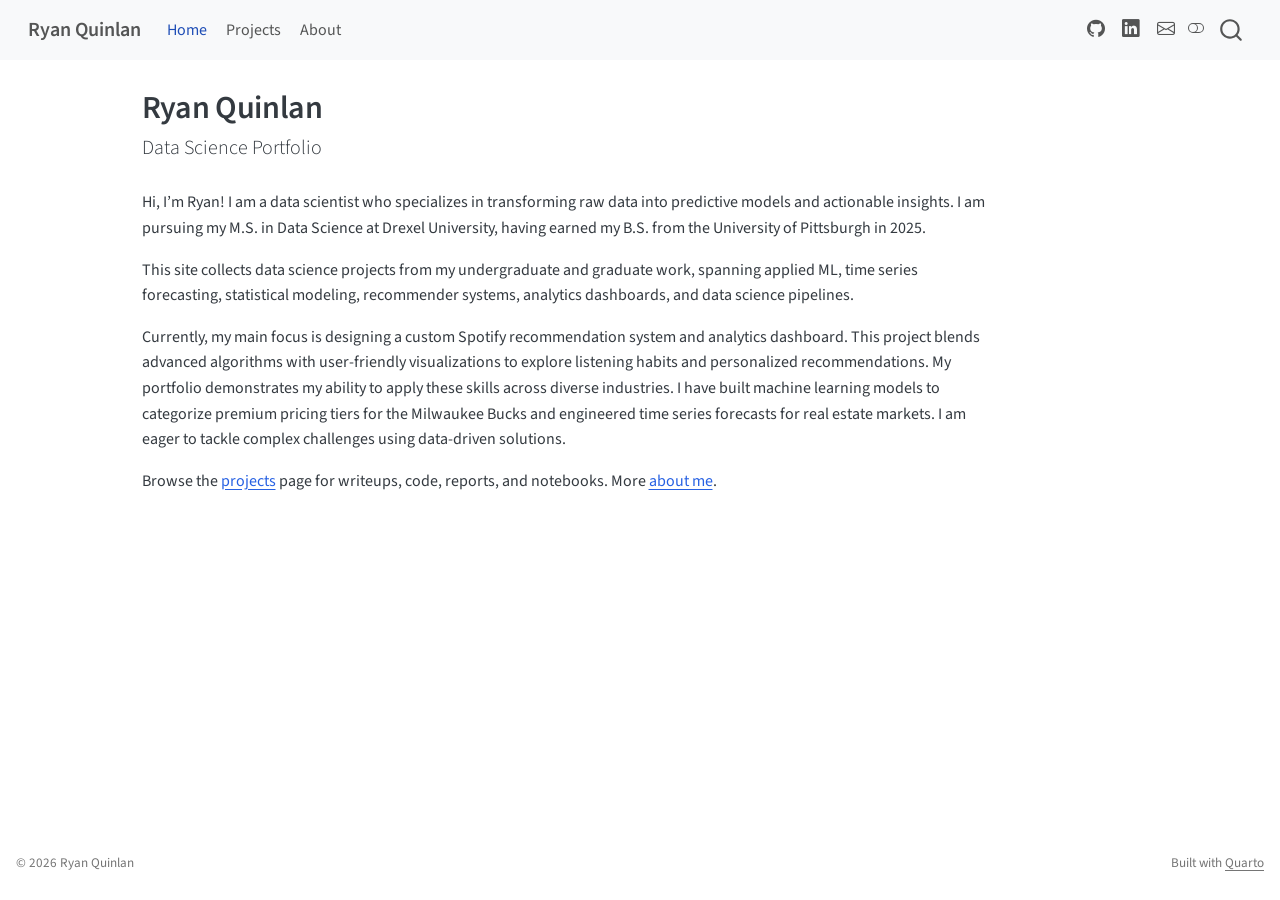
==== docs/index.html @ 1bd4ff2f "updated linkedin username in quarto.yml updated about me in index.qmd" ====
<!DOCTYPE html>
<html xmlns="http://www.w3.org/1999/xhtml" lang="en" xml:lang="en"><head>

<meta charset="utf-8">
<meta name="generator" content="quarto-1.9.37">

<meta name="viewport" content="width=device-width, initial-scale=1.0, user-scalable=yes">


<title>Ryan Quinlan</title>
<style>
/* Default styles provided by pandoc.
** See https://pandoc.org/MANUAL.html#variables-for-html for config info.
*/
code{white-space: pre-wrap;}
span.smallcaps{font-variant: small-caps;}
div.columns{display: flex; gap: min(4vw, 1.5em);}
div.column{flex: auto; overflow-x: auto;}
div.hanging-indent{margin-left: 1.5em; text-indent: -1.5em;}
ul.task-list{list-style: none;}
ul.task-list li input[type="checkbox"] {
  width: 0.8em;
  margin: 0 0.8em 0.2em -1em; /* quarto-specific, see https://github.com/quarto-dev/quarto-cli/issues/4556 */ 
  vertical-align: middle;
}
</style>


<script src="site_libs/quarto-nav/quarto-nav.js"></script>
<script src="site_libs/clipboard/clipboard.min.js"></script>
<script src="site_libs/quarto-search/autocomplete.umd.js"></script>
<script src="site_libs/quarto-search/fuse.min.js"></script>
<script src="site_libs/quarto-search/quarto-search.js"></script>
<meta name="quarto:offset" content="./">
<script src="site_libs/quarto-html/quarto.js" type="module"></script>
<script src="site_libs/quarto-html/tabsets/tabsets.js" type="module"></script>
<script src="site_libs/quarto-html/popper.min.js"></script>
<script src="site_libs/quarto-html/tippy.umd.min.js"></script>
<script src="site_libs/quarto-html/anchor.min.js"></script>
<link href="site_libs/quarto-html/tippy.css" rel="stylesheet">
<link href="site_libs/quarto-html/quarto-syntax-highlighting-7f8f88aac4f3542376d5c11b86a4c14d.css" rel="stylesheet" class="quarto-color-scheme" id="quarto-text-highlighting-styles">
<link href="site_libs/quarto-html/quarto-syntax-highlighting-dark-d0ae9245876894da5ac7e18953ecc5cc.css" rel="stylesheet" class="quarto-color-scheme quarto-color-alternate" id="quarto-text-highlighting-styles">
<link href="site_libs/quarto-html/quarto-syntax-highlighting-7f8f88aac4f3542376d5c11b86a4c14d.css" rel="stylesheet" class="quarto-color-scheme-extra" id="quarto-text-highlighting-styles">
<script src="site_libs/bootstrap/bootstrap.min.js"></script>
<link href="site_libs/bootstrap/bootstrap-icons.css" rel="stylesheet">
<link href="site_libs/bootstrap/bootstrap-61c1c92ea5b6942d29d62ba3caffb389.min.css" rel="stylesheet" append-hash="true" class="quarto-color-scheme" id="quarto-bootstrap" data-mode="light">
<link href="site_libs/bootstrap/bootstrap-dark-345f71f8431ab28c725db33fa060910f.min.css" rel="stylesheet" append-hash="true" class="quarto-color-scheme quarto-color-alternate" id="quarto-bootstrap" data-mode="dark">
<link href="site_libs/bootstrap/bootstrap-61c1c92ea5b6942d29d62ba3caffb389.min.css" rel="stylesheet" append-hash="true" class="quarto-color-scheme-extra" id="quarto-bootstrap" data-mode="light">
<script id="quarto-search-options" type="application/json">{
  "location": "navbar",
  "copy-button": false,
  "collapse-after": 3,
  "panel-placement": "end",
  "type": "overlay",
  "limit": 50,
  "keyboard-shortcut": [
    "f",
    "/",
    "s"
  ],
  "show-item-context": false,
  "language": {
    "search-no-results-text": "No results",
    "search-matching-documents-text": "matching documents",
    "search-copy-link-title": "Copy link to search",
    "search-hide-matches-text": "Hide additional matches",
    "search-more-match-text": "more match in this document",
    "search-more-matches-text": "more matches in this document",
    "search-clear-button-title": "Clear",
    "search-text-placeholder": "",
    "search-detached-cancel-button-title": "Cancel",
    "search-submit-button-title": "Submit",
    "search-label": "Search"
  }
}</script>


<link rel="stylesheet" href="styles.css">
</head>

<body class="nav-fixed quarto-light"><script id="quarto-html-before-body" type="application/javascript">
    const toggleBodyColorMode = (bsSheetEl) => {
      const mode = bsSheetEl.getAttribute("data-mode");
      const bodyEl = window.document.querySelector("body");
      if (mode === "dark") {
        bodyEl.classList.add("quarto-dark");
        bodyEl.classList.remove("quarto-light");
      } else {
        bodyEl.classList.add("quarto-light");
        bodyEl.classList.remove("quarto-dark");
      }
    }
    const toggleBodyColorPrimary = () => {
      const bsSheetEl = window.document.querySelector("link#quarto-bootstrap:not([rel=disabled-stylesheet])");
      if (bsSheetEl) {
        toggleBodyColorMode(bsSheetEl);
      }
    }
    const setColorSchemeToggle = (alternate) => {
      const toggles = window.document.querySelectorAll('.quarto-color-scheme-toggle');
      for (let i=0; i < toggles.length; i++) {
        const toggle = toggles[i];
        if (toggle) {
          if (alternate) {
            toggle.classList.add("alternate");
          } else {
            toggle.classList.remove("alternate");
          }
        }
      }
    };
    const toggleColorMode = (alternate) => {
      // Switch the stylesheets
      const primaryStylesheets = window.document.querySelectorAll('link.quarto-color-scheme:not(.quarto-color-alternate)');
      const alternateStylesheets = window.document.querySelectorAll('link.quarto-color-scheme.quarto-color-alternate');
      manageTransitions('#quarto-margin-sidebar .nav-link', false);
      if (alternate) {
        // note: dark is layered on light, we don't disable primary!
        enableStylesheet(alternateStylesheets);
        for (const sheetNode of alternateStylesheets) {
          if (sheetNode.id === "quarto-bootstrap") {
            toggleBodyColorMode(sheetNode);
          }
        }
      } else {
        disableStylesheet(alternateStylesheets);
        enableStylesheet(primaryStylesheets)
        toggleBodyColorPrimary();
      }
      manageTransitions('#quarto-margin-sidebar .nav-link', true);
      // Switch the toggles
      setColorSchemeToggle(alternate)
      // Hack to workaround the fact that safari doesn't
      // properly recolor the scrollbar when toggling (#1455)
      if (navigator.userAgent.indexOf('Safari') > 0 && navigator.userAgent.indexOf('Chrome') == -1) {
        manageTransitions("body", false);
        window.scrollTo(0, 1);
        setTimeout(() => {
          window.scrollTo(0, 0);
          manageTransitions("body", true);
        }, 40);
      }
    }
    const disableStylesheet = (stylesheets) => {
      for (let i=0; i < stylesheets.length; i++) {
        const stylesheet = stylesheets[i];
        stylesheet.rel = 'disabled-stylesheet';
      }
    }
    const enableStylesheet = (stylesheets) => {
      for (let i=0; i < stylesheets.length; i++) {
        const stylesheet = stylesheets[i];
        if(stylesheet.rel !== 'stylesheet') { // for Chrome, which will still FOUC without this check
          stylesheet.rel = 'stylesheet';
        }
      }
    }
    const manageTransitions = (selector, allowTransitions) => {
      const els = window.document.querySelectorAll(selector);
      for (let i=0; i < els.length; i++) {
        const el = els[i];
        if (allowTransitions) {
          el.classList.remove('notransition');
        } else {
          el.classList.add('notransition');
        }
      }
    }
    const isFileUrl = () => {
      return window.location.protocol === 'file:';
    }
    const hasAlternateSentinel = () => {
      let styleSentinel = getColorSchemeSentinel();
      if (styleSentinel !== null) {
        return styleSentinel === "alternate";
      } else {
        return false;
      }
    }
    const setStyleSentinel = (alternate) => {
      const value = alternate ? "alternate" : "default";
      if (!isFileUrl()) {
        window.localStorage.setItem("quarto-color-scheme", value);
      } else {
        localAlternateSentinel = value;
      }
    }
    const getColorSchemeSentinel = () => {
      if (!isFileUrl()) {
        const storageValue = window.localStorage.getItem("quarto-color-scheme");
        return storageValue != null ? storageValue : localAlternateSentinel;
      } else {
        return localAlternateSentinel;
      }
    }
    const toggleGiscusIfUsed = (isAlternate, darkModeDefault) => {
      const baseTheme = document.querySelector('#giscus-base-theme')?.value ?? 'light';
      const alternateTheme = document.querySelector('#giscus-alt-theme')?.value ?? 'dark';
      let newTheme = '';
      if(authorPrefersDark) {
        newTheme = isAlternate ? baseTheme : alternateTheme;
      } else {
        newTheme = isAlternate ? alternateTheme : baseTheme;
      }
      const changeGiscusTheme = () => {
        // From: https://github.com/giscus/giscus/issues/336
        const sendMessage = (message) => {
          const iframe = document.querySelector('iframe.giscus-frame');
          if (!iframe) return;
          iframe.contentWindow.postMessage({ giscus: message }, 'https://giscus.app');
        }
        sendMessage({
          setConfig: {
            theme: newTheme
          }
        });
      }
      const isGiscussLoaded = window.document.querySelector('iframe.giscus-frame') !== null;
      if (isGiscussLoaded) {
        changeGiscusTheme();
      }
    };
    const authorPrefersDark = false;
    const darkModeDefault = authorPrefersDark;
      document.querySelector('link#quarto-text-highlighting-styles.quarto-color-scheme-extra').rel = 'disabled-stylesheet';
      document.querySelector('link#quarto-bootstrap.quarto-color-scheme-extra').rel = 'disabled-stylesheet';
    let localAlternateSentinel = darkModeDefault ? 'alternate' : 'default';
    // Dark / light mode switch
    window.quartoToggleColorScheme = () => {
      // Read the current dark / light value
      let toAlternate = !hasAlternateSentinel();
      toggleColorMode(toAlternate);
      setStyleSentinel(toAlternate);
      toggleGiscusIfUsed(toAlternate, darkModeDefault);
      window.dispatchEvent(new Event('resize'));
    };
    // Switch to dark mode if need be
    if (hasAlternateSentinel()) {
      toggleColorMode(true);
    } else {
      toggleColorMode(false);
    }
  </script>

<div id="quarto-search-results"></div>
  <header id="quarto-header" class="headroom fixed-top">
    <nav class="navbar navbar-expand-lg " data-bs-theme="dark">
      <div class="navbar-container container-fluid">
      <div class="navbar-brand-container mx-auto">
    <a class="navbar-brand" href="./index.html">
    <span class="navbar-title">Ryan Quinlan</span>
    </a>
  </div>
            <div id="quarto-search" class="" title="Search"></div>
          <button class="navbar-toggler" type="button" data-bs-toggle="collapse" data-bs-target="#navbarCollapse" aria-controls="navbarCollapse" role="menu" aria-expanded="false" aria-label="Toggle navigation" onclick="if (window.quartoToggleHeadroom) { window.quartoToggleHeadroom(); }">
  <span class="navbar-toggler-icon"></span>
</button>
          <div class="collapse navbar-collapse" id="navbarCollapse">
            <ul class="navbar-nav navbar-nav-scroll me-auto">
  <li class="nav-item">
    <a class="nav-link active" href="./index.html" aria-current="page"> 
<span class="menu-text">Home</span></a>
  </li>  
  <li class="nav-item">
    <a class="nav-link" href="./projects/index.html"> 
<span class="menu-text">Projects</span></a>
  </li>  
  <li class="nav-item">
    <a class="nav-link" href="./about.html"> 
<span class="menu-text">About</span></a>
  </li>  
</ul>
            <ul class="navbar-nav navbar-nav-scroll ms-auto">
  <li class="nav-item compact">
    <a class="nav-link" href="https://github.com/rqhq"> <i class="bi bi-github" role="img" aria-label="GitHub">
</i> 
<span class="menu-text"></span></a>
  </li>  
  <li class="nav-item compact">
    <a class="nav-link" href="https://www.linkedin.com/in/ryan-w-quinlan"> <i class="bi bi-linkedin" role="img" aria-label="LinkedIn">
</i> 
<span class="menu-text"></span></a>
  </li>  
  <li class="nav-item compact">
    <a class="nav-link" href="mailto:rwquinlan@outlook.com"> <i class="bi bi-envelope" role="img" aria-label="Email">
</i> 
<span class="menu-text"></span></a>
  </li>  
</ul>
          </div> <!-- /navcollapse -->
            <div class="quarto-navbar-tools">
  <a href="" class="quarto-color-scheme-toggle quarto-navigation-tool  px-1" onclick="window.quartoToggleColorScheme(); return false;" title="Toggle dark mode"><i class="bi"></i></a>
</div>
      </div> <!-- /container-fluid -->
    </nav>
</header>
<!-- content -->
<div id="quarto-content" class="quarto-container page-columns page-rows-contents page-layout-article page-navbar">
<!-- sidebar -->
<!-- margin-sidebar -->
    <div id="quarto-margin-sidebar" class="sidebar margin-sidebar zindex-bottom">
        
    </div>
<!-- main -->
<main class="content" id="quarto-document-content">


<header id="title-block-header" class="quarto-title-block default">
<div class="quarto-title">
<h1 class="title">Ryan Quinlan</h1>
<p class="subtitle lead">Data Science Portfolio</p>
</div>



<div class="quarto-title-meta">

    
  
    
  </div>
  


</header>


<p>Hi, I’m Ryan! I am a data scientist who specializes in transforming raw data into predictive models and actionable insights. I am pursuing my M.S. in Data Science at Drexel University, having earned my B.S. from the University of Pittsburgh in 2025.</p>
<p>This site collects data science projects from my undergraduate and graduate work, spanning applied ML, time series forecasting, statistical modeling, recommender systems, analytics dashboards, and data science pipelines.</p>
<p>Currently, my main focus is designing a custom Spotify recommendation system and analytics dashboard. This project blends advanced algorithms with user-friendly visualizations to explore listening habits and personalized recommendations. My portfolio demonstrates my ability to apply these skills across diverse industries. I have built machine learning models to categorize premium pricing tiers for the Milwaukee Bucks and engineered time series forecasts for real estate markets. I am eager to tackle complex challenges using data-driven solutions.</p>
<p>Browse the <a href="./projects/index.html">projects</a> page for writeups, code, reports, and notebooks. More <a href="./about.html">about me</a>.</p>



</main> <!-- /main -->
<script id="quarto-html-after-body" type="application/javascript">
  window.document.addEventListener("DOMContentLoaded", function (event) {
    // Ensure there is a toggle, if there isn't float one in the top right
    if (window.document.querySelector('.quarto-color-scheme-toggle') === null) {
      const a = window.document.createElement('a');
      a.classList.add('top-right');
      a.classList.add('quarto-color-scheme-toggle');
      a.href = "";
      a.onclick = function() { try { window.quartoToggleColorScheme(); } catch {} return false; };
      const i = window.document.createElement("i");
      i.classList.add('bi');
      a.appendChild(i);
      window.document.body.appendChild(a);
    }
    setColorSchemeToggle(hasAlternateSentinel())
    const icon = "";
    const anchorJS = new window.AnchorJS();
    anchorJS.options = {
      placement: 'right',
      icon: icon
    };
    anchorJS.add('.anchored');
    const isCodeAnnotation = (el) => {
      for (const clz of el.classList) {
        if (clz.startsWith('code-annotation-')) {                     
          return true;
        }
      }
      return false;
    }
    const onCopySuccess = function(e) {
      // button target
      const button = e.trigger;
      // don't keep focus
      button.blur();
      // flash "checked"
      button.classList.add('code-copy-button-checked');
      var currentTitle = button.getAttribute("title");
      button.setAttribute("title", "Copied!");
      let tooltip;
      if (window.bootstrap) {
        button.setAttribute("data-bs-toggle", "tooltip");
        button.setAttribute("data-bs-placement", "left");
        button.setAttribute("data-bs-title", "Copied!");
        tooltip = new bootstrap.Tooltip(button, 
          { trigger: "manual", 
            customClass: "code-copy-button-tooltip",
            offset: [0, -8]});
        tooltip.show();    
      }
      setTimeout(function() {
        if (tooltip) {
          tooltip.hide();
          button.removeAttribute("data-bs-title");
          button.removeAttribute("data-bs-toggle");
          button.removeAttribute("data-bs-placement");
        }
        button.setAttribute("title", currentTitle);
        button.classList.remove('code-copy-button-checked');
      }, 1000);
      // clear code selection
      e.clearSelection();
    }
    const getTextToCopy = function(trigger) {
      const outerScaffold = trigger.parentElement.cloneNode(true);
      const codeEl = outerScaffold.querySelector('code');
      for (const childEl of codeEl.children) {
        if (isCodeAnnotation(childEl)) {
          childEl.remove();
        }
      }
      return codeEl.innerText;
    }
    const clipboard = new window.ClipboardJS('.code-copy-button:not([data-in-quarto-modal])', {
      text: getTextToCopy
    });
    clipboard.on('success', onCopySuccess);
    if (window.document.getElementById('quarto-embedded-source-code-modal')) {
      const clipboardModal = new window.ClipboardJS('.code-copy-button[data-in-quarto-modal]', {
        text: getTextToCopy,
        container: window.document.getElementById('quarto-embedded-source-code-modal')
      });
      clipboardModal.on('success', onCopySuccess);
    }
      var localhostRegex = new RegExp(/^(?:http|https):\/\/localhost\:?[0-9]*\//);
      var mailtoRegex = new RegExp(/^mailto:/);
        var filterRegex = new RegExp('/' + window.location.host + '/');
      var isInternal = (href) => {
          return filterRegex.test(href) || localhostRegex.test(href) || mailtoRegex.test(href);
      }
      // Inspect non-navigation links and adorn them if external
     var links = window.document.querySelectorAll('a[href]:not(.nav-link):not(.navbar-brand):not(.toc-action):not(.sidebar-link):not(.sidebar-item-toggle):not(.pagination-link):not(.no-external):not([aria-hidden]):not(.dropdown-item):not(.quarto-navigation-tool):not(.about-link)');
      for (var i=0; i<links.length; i++) {
        const link = links[i];
        if (!isInternal(link.href)) {
          // undo the damage that might have been done by quarto-nav.js in the case of
          // links that we want to consider external
          if (link.dataset.originalHref !== undefined) {
            link.href = link.dataset.originalHref;
          }
        }
      }
    function tippyHover(el, contentFn, onTriggerFn, onUntriggerFn) {
      const config = {
        allowHTML: true,
        maxWidth: 500,
        delay: 100,
        arrow: false,
        appendTo: function(el) {
            return el.parentElement;
        },
        interactive: true,
        interactiveBorder: 10,
        theme: 'quarto',
        placement: 'bottom-start',
      };
      if (contentFn) {
        config.content = contentFn;
      }
      if (onTriggerFn) {
        config.onTrigger = onTriggerFn;
      }
      if (onUntriggerFn) {
        config.onUntrigger = onUntriggerFn;
      }
      window.tippy(el, config); 
    }
    const noterefs = window.document.querySelectorAll('a[role="doc-noteref"]');
    for (var i=0; i<noterefs.length; i++) {
      const ref = noterefs[i];
      tippyHover(ref, function() {
        // use id or data attribute instead here
        let href = ref.getAttribute('data-footnote-href') || ref.getAttribute('href');
        try { href = new URL(href).hash; } catch {}
        const id = href.replace(/^#\/?/, "");
        const note = window.document.getElementById(id);
        if (note) {
          return note.innerHTML;
        } else {
          return "";
        }
      });
    }
    const xrefs = window.document.querySelectorAll('a.quarto-xref');
    const processXRef = (id, note) => {
      // Strip column container classes
      const stripColumnClz = (el) => {
        el.classList.remove("page-full", "page-columns");
        if (el.children) {
          for (const child of el.children) {
            stripColumnClz(child);
          }
        }
      }
      stripColumnClz(note)
      if (id === null || id.startsWith('sec-')) {
        // Special case sections, only their first couple elements
        const container = document.createElement("div");
        if (note.children && note.children.length > 2) {
          container.appendChild(note.children[0].cloneNode(true));
          for (let i = 1; i < note.children.length; i++) {
            const child = note.children[i];
            if (child.tagName === "P" && child.innerText === "") {
              continue;
            } else {
              container.appendChild(child.cloneNode(true));
              break;
            }
          }
          if (window.Quarto?.typesetMath) {
            window.Quarto.typesetMath(container);
          }
          return container.innerHTML
        } else {
          if (window.Quarto?.typesetMath) {
            window.Quarto.typesetMath(note);
          }
          return note.innerHTML;
        }
      } else {
        // Remove any anchor links if they are present
        const anchorLink = note.querySelector('a.anchorjs-link');
        if (anchorLink) {
          anchorLink.remove();
        }
        if (window.Quarto?.typesetMath) {
          window.Quarto.typesetMath(note);
        }
        if (note.classList.contains("callout")) {
          return note.outerHTML;
        } else {
          return note.innerHTML;
        }
      }
    }
    for (var i=0; i<xrefs.length; i++) {
      const xref = xrefs[i];
      tippyHover(xref, undefined, function(instance) {
        instance.disable();
        let url = xref.getAttribute('href');
        let hash = undefined; 
        if (url.startsWith('#')) {
          hash = url;
        } else {
          try { hash = new URL(url).hash; } catch {}
        }
        if (hash) {
          const id = hash.replace(/^#\/?/, "");
          const note = window.document.getElementById(id);
          if (note !== null) {
            try {
              const html = processXRef(id, note.cloneNode(true));
              instance.setContent(html);
            } finally {
              instance.enable();
              instance.show();
            }
          } else {
            // See if we can fetch this
            fetch(url.split('#')[0])
            .then(res => res.text())
            .then(html => {
              const parser = new DOMParser();
              const htmlDoc = parser.parseFromString(html, "text/html");
              const note = htmlDoc.getElementById(id);
              if (note !== null) {
                const html = processXRef(id, note);
                instance.setContent(html);
              } 
            }).finally(() => {
              instance.enable();
              instance.show();
            });
          }
        } else {
          // See if we can fetch a full url (with no hash to target)
          // This is a special case and we should probably do some content thinning / targeting
          fetch(url)
          .then(res => res.text())
          .then(html => {
            const parser = new DOMParser();
            const htmlDoc = parser.parseFromString(html, "text/html");
            const note = htmlDoc.querySelector('main.content');
            if (note !== null) {
              // This should only happen for chapter cross references
              // (since there is no id in the URL)
              // remove the first header
              if (note.children.length > 0 && note.children[0].tagName === "HEADER") {
                note.children[0].remove();
              }
              const html = processXRef(null, note);
              instance.setContent(html);
            } 
          }).finally(() => {
            instance.enable();
            instance.show();
          });
        }
      }, function(instance) {
      });
    }
        let selectedAnnoteEl;
        const selectorForAnnotation = ( cell, annotation) => {
          let cellAttr = 'data-code-cell="' + cell + '"';
          let lineAttr = 'data-code-annotation="' +  annotation + '"';
          const selector = 'span[' + cellAttr + '][' + lineAttr + ']';
          return selector;
        }
        const selectCodeLines = (annoteEl) => {
          const doc = window.document;
          const targetCell = annoteEl.getAttribute("data-target-cell");
          const targetAnnotation = annoteEl.getAttribute("data-target-annotation");
          const annoteSpan = window.document.querySelector(selectorForAnnotation(targetCell, targetAnnotation));
          const lines = annoteSpan.getAttribute("data-code-lines").split(",");
          const lineIds = lines.map((line) => {
            return targetCell + "-" + line;
          })
          let top = null;
          let height = null;
          let parent = null;
          if (lineIds.length > 0) {
              //compute the position of the single el (top and bottom and make a div)
              const el = window.document.getElementById(lineIds[0]);
              top = el.offsetTop;
              height = el.offsetHeight;
              parent = el.parentElement.parentElement;
            if (lineIds.length > 1) {
              const lastEl = window.document.getElementById(lineIds[lineIds.length - 1]);
              const bottom = lastEl.offsetTop + lastEl.offsetHeight;
              height = bottom - top;
            }
            if (top !== null && height !== null && parent !== null) {
              // cook up a div (if necessary) and position it 
              let div = window.document.getElementById("code-annotation-line-highlight");
              if (div === null) {
                div = window.document.createElement("div");
                div.setAttribute("id", "code-annotation-line-highlight");
                div.style.position = 'absolute';
                parent.appendChild(div);
              }
              div.style.top = top - 2 + "px";
              div.style.height = height + 4 + "px";
              div.style.left = 0;
              let gutterDiv = window.document.getElementById("code-annotation-line-highlight-gutter");
              if (gutterDiv === null) {
                gutterDiv = window.document.createElement("div");
                gutterDiv.setAttribute("id", "code-annotation-line-highlight-gutter");
                gutterDiv.style.position = 'absolute';
                const codeCell = window.document.getElementById(targetCell);
                const gutter = codeCell.querySelector('.code-annotation-gutter');
                gutter.appendChild(gutterDiv);
              }
              gutterDiv.style.top = top - 2 + "px";
              gutterDiv.style.height = height + 4 + "px";
            }
            selectedAnnoteEl = annoteEl;
          }
        };
        const unselectCodeLines = () => {
          const elementsIds = ["code-annotation-line-highlight", "code-annotation-line-highlight-gutter"];
          elementsIds.forEach((elId) => {
            const div = window.document.getElementById(elId);
            if (div) {
              div.remove();
            }
          });
          selectedAnnoteEl = undefined;
        };
          // Handle positioning of the toggle
      window.addEventListener(
        "resize",
        throttle(() => {
          elRect = undefined;
          if (selectedAnnoteEl) {
            selectCodeLines(selectedAnnoteEl);
          }
        }, 10)
      );
      function throttle(fn, ms) {
      let throttle = false;
      let timer;
        return (...args) => {
          if(!throttle) { // first call gets through
              fn.apply(this, args);
              throttle = true;
          } else { // all the others get throttled
              if(timer) clearTimeout(timer); // cancel #2
              timer = setTimeout(() => {
                fn.apply(this, args);
                timer = throttle = false;
              }, ms);
          }
        };
      }
        // Attach click handler to the DT
        const annoteDls = window.document.querySelectorAll('dt[data-target-cell]');
        for (const annoteDlNode of annoteDls) {
          annoteDlNode.addEventListener('click', (event) => {
            const clickedEl = event.target;
            if (clickedEl !== selectedAnnoteEl) {
              unselectCodeLines();
              const activeEl = window.document.querySelector('dt[data-target-cell].code-annotation-active');
              if (activeEl) {
                activeEl.classList.remove('code-annotation-active');
              }
              selectCodeLines(clickedEl);
              clickedEl.classList.add('code-annotation-active');
            } else {
              // Unselect the line
              unselectCodeLines();
              clickedEl.classList.remove('code-annotation-active');
            }
          });
        }
    const findCites = (el) => {
      const parentEl = el.parentElement;
      if (parentEl) {
        const cites = parentEl.dataset.cites;
        if (cites) {
          return {
            el,
            cites: cites.split(' ')
          };
        } else {
          return findCites(el.parentElement)
        }
      } else {
        return undefined;
      }
    };
    var bibliorefs = window.document.querySelectorAll('a[role="doc-biblioref"]');
    for (var i=0; i<bibliorefs.length; i++) {
      const ref = bibliorefs[i];
      const citeInfo = findCites(ref);
      if (citeInfo) {
        tippyHover(citeInfo.el, function() {
          var popup = window.document.createElement('div');
          citeInfo.cites.forEach(function(cite) {
            var citeDiv = window.document.createElement('div');
            citeDiv.classList.add('hanging-indent');
            citeDiv.classList.add('csl-entry');
            var biblioDiv = window.document.getElementById('ref-' + cite);
            if (biblioDiv) {
              citeDiv.innerHTML = biblioDiv.innerHTML;
            }
            popup.appendChild(citeDiv);
          });
          return popup.innerHTML;
        });
      }
    }
  });
  </script>
</div> <!-- /content -->
<footer class="footer">
  <div class="nav-footer">
    <div class="nav-footer-left">
<p>© 2026 Ryan Quinlan</p>
</div>   
    <div class="nav-footer-center">
      &nbsp;
    </div>
    <div class="nav-footer-right">
<p>Built with <a href="https://quarto.org">Quarto</a></p>
</div>
  </div>
</footer>




</body></html>
---- docs/site_libs/quarto-html/tippy.css ----
.tippy-box[data-animation=fade][data-state=hidden]{opacity:0}[data-tippy-root]{max-width:calc(100vw - 10px)}.tippy-box{position:relative;background-color:#333;color:#fff;border-radius:4px;font-size:14px;line-height:1.4;white-space:normal;outline:0;transition-property:transform,visibility,opacity}.tippy-box[data-placement^=top]>.tippy-arrow{bottom:0}.tippy-box[data-placement^=top]>.tippy-arrow:before{bottom:-7px;left:0;border-width:8px 8px 0;border-top-color:initial;transform-origin:center top}.tippy-box[data-placement^=bottom]>.tippy-arrow{top:0}.tippy-box[data-placement^=bottom]>.tippy-arrow:before{top:-7px;left:0;border-width:0 8px 8px;border-bottom-color:initial;transform-origin:center bottom}.tippy-box[data-placement^=left]>.tippy-arrow{right:0}.tippy-box[data-placement^=left]>.tippy-arrow:before{border-width:8px 0 8px 8px;border-left-color:initial;right:-7px;transform-origin:center left}.tippy-box[data-placement^=right]>.tippy-arrow{left:0}.tippy-box[data-placement^=right]>.tippy-arrow:before{left:-7px;border-width:8px 8px 8px 0;border-right-color:initial;transform-origin:center right}.tippy-box[data-inertia][data-state=visible]{transition-timing-function:cubic-bezier(.54,1.5,.38,1.11)}.tippy-arrow{width:16px;height:16px;color:#333}.tippy-arrow:before{content:"";position:absolute;border-color:transparent;border-style:solid}.tippy-content{position:relative;padding:5px 9px;z-index:1}
---- docs/site_libs/quarto-html/quarto-syntax-highlighting-7f8f88aac4f3542376d5c11b86a4c14d.css ----
/* quarto syntax highlight colors */
:root {
  --quarto-hl-ot-color: #003B4F;
  --quarto-hl-at-color: #657422;
  --quarto-hl-ss-color: #20794D;
  --quarto-hl-an-color: #5E5E5E;
  --quarto-hl-fu-color: #4758AB;
  --quarto-hl-st-color: #20794D;
  --quarto-hl-cf-color: #003B4F;
  --quarto-hl-op-color: #5E5E5E;
  --quarto-hl-er-color: #AD0000;
  --quarto-hl-bn-color: #AD0000;
  --quarto-hl-al-color: #AD0000;
  --quarto-hl-va-color: #111111;
  --quarto-hl-bu-color: inherit;
  --quarto-hl-ex-color: inherit;
  --quarto-hl-pp-color: #AD0000;
  --quarto-hl-in-color: #5E5E5E;
  --quarto-hl-vs-color: #20794D;
  --quarto-hl-wa-color: #5E5E5E;
  --quarto-hl-do-color: #5E5E5E;
  --quarto-hl-im-color: #00769E;
  --quarto-hl-ch-color: #20794D;
  --quarto-hl-dt-color: #AD0000;
  --quarto-hl-fl-color: #AD0000;
  --quarto-hl-co-color: #5E5E5E;
  --quarto-hl-cv-color: #5E5E5E;
  --quarto-hl-cn-color: #8f5902;
  --quarto-hl-sc-color: #5E5E5E;
  --quarto-hl-dv-color: #AD0000;
  --quarto-hl-kw-color: #003B4F;
}

/* other quarto variables */
:root {
  --quarto-font-monospace: SFMono-Regular, Menlo, Monaco, Consolas, "Liberation Mono", "Courier New", monospace;
}

/* syntax highlight based on Pandoc's rules */
pre > code.sourceCode > span {
  color: #003B4F;
}

code.sourceCode > span {
  color: #003B4F;
}

div.sourceCode,
div.sourceCode pre.sourceCode {
  color: #003B4F;
}

/* Normal */
code span {
  color: #003B4F;
}

/* Alert */
code span.al {
  color: #AD0000;
  font-style: inherit;
}

/* Annotation */
code span.an {
  color: #5E5E5E;
  font-style: inherit;
}

/* Attribute */
code span.at {
  color: #657422;
  font-style: inherit;
}

/* BaseN */
code span.bn {
  color: #AD0000;
  font-style: inherit;
}

/* BuiltIn */
code span.bu {
  font-style: inherit;
}

/* ControlFlow */
code span.cf {
  color: #003B4F;
  font-weight: bold;
  font-style: inherit;
}

/* Char */
code span.ch {
  color: #20794D;
  font-style: inherit;
}

/* Constant */
code span.cn {
  color: #8f5902;
  font-style: inherit;
}

/* Comment */
code span.co {
  color: #5E5E5E;
  font-style: inherit;
}

/* CommentVar */
code span.cv {
  color: #5E5E5E;
  font-style: italic;
}

/* Documentation */
code span.do {
  color: #5E5E5E;
  font-style: italic;
}

/* DataType */
code span.dt {
  color: #AD0000;
  font-style: inherit;
}

/* DecVal */
code span.dv {
  color: #AD0000;
  font-style: inherit;
}

/* Error */
code span.er {
  color: #AD0000;
  font-style: inherit;
}

/* Extension */
code span.ex {
  font-style: inherit;
}

/* Float */
code span.fl {
  color: #AD0000;
  font-style: inherit;
}

/* Function */
code span.fu {
  color: #4758AB;
  font-style: inherit;
}

/* Import */
code span.im {
  color: #00769E;
  font-style: inherit;
}

/* Information */
code span.in {
  color: #5E5E5E;
  font-style: inherit;
}

/* Keyword */
code span.kw {
  color: #003B4F;
  font-weight: bold;
  font-style: inherit;
}

/* Operator */
code span.op {
  color: #5E5E5E;
  font-style: inherit;
}

/* Other */
code span.ot {
  color: #003B4F;
  font-style: inherit;
}

/* Preprocessor */
code span.pp {
  color: #AD0000;
  font-style: inherit;
}

/* SpecialChar */
code span.sc {
  color: #5E5E5E;
  font-style: inherit;
}

/* SpecialString */
code span.ss {
  color: #20794D;
  font-style: inherit;
}

/* String */
code span.st {
  color: #20794D;
  font-style: inherit;
}

/* Variable */
code span.va {
  color: #111111;
  font-style: inherit;
}

/* VerbatimString */
code span.vs {
  color: #20794D;
  font-style: inherit;
}

/* Warning */
code span.wa {
  color: #5E5E5E;
  font-style: italic;
}

.prevent-inlining {
  content: "</";
}

/*# sourceMappingURL=789ad8cd35626ba772517505b42a116e.css.map */
---- docs/site_libs/quarto-html/quarto-syntax-highlighting-dark-d0ae9245876894da5ac7e18953ecc5cc.css ----
/* quarto syntax highlight colors */
:root {
  --quarto-hl-al-color: #f07178;
  --quarto-hl-an-color: #d4d0ab;
  --quarto-hl-at-color: #00e0e0;
  --quarto-hl-bn-color: #d4d0ab;
  --quarto-hl-bu-color: #abe338;
  --quarto-hl-ch-color: #abe338;
  --quarto-hl-co-color: #f8f8f2;
  --quarto-hl-cv-color: #ffd700;
  --quarto-hl-cn-color: #ffd700;
  --quarto-hl-cf-color: #ffa07a;
  --quarto-hl-dt-color: #ffa07a;
  --quarto-hl-dv-color: #d4d0ab;
  --quarto-hl-do-color: #f8f8f2;
  --quarto-hl-er-color: #f07178;
  --quarto-hl-ex-color: #00e0e0;
  --quarto-hl-fl-color: #d4d0ab;
  --quarto-hl-fu-color: #ffa07a;
  --quarto-hl-im-color: #abe338;
  --quarto-hl-in-color: #d4d0ab;
  --quarto-hl-kw-color: #ffa07a;
  --quarto-hl-op-color: #ffa07a;
  --quarto-hl-ot-color: #00e0e0;
  --quarto-hl-pp-color: #dcc6e0;
  --quarto-hl-re-color: #00e0e0;
  --quarto-hl-sc-color: #abe338;
  --quarto-hl-ss-color: #abe338;
  --quarto-hl-st-color: #abe338;
  --quarto-hl-va-color: #00e0e0;
  --quarto-hl-vs-color: #abe338;
  --quarto-hl-wa-color: #dcc6e0;
}

/* other quarto variables */
:root {
  --quarto-font-monospace: SFMono-Regular, Menlo, Monaco, Consolas, "Liberation Mono", "Courier New", monospace;
}

/* syntax highlight based on Pandoc's rules */
pre > code.sourceCode > span {
  color: #f8f8f2;
}

code.sourceCode > span {
  color: #f8f8f2;
}

div.sourceCode,
div.sourceCode pre.sourceCode {
  color: #f8f8f2;
}

/* Normal */
code span {
  color: #f8f8f2;
}

/* Alert */
code span.al {
  color: #f07178;
}

/* Annotation */
code span.an {
  color: #d4d0ab;
}

/* Attribute */
code span.at {
  color: #00e0e0;
}

/* BaseN */
code span.bn {
  color: #d4d0ab;
}

/* BuiltIn */
code span.bu {
  color: #abe338;
}

/* ControlFlow */
code span.cf {
  font-weight: bold;
  color: #ffa07a;
}

/* Char */
code span.ch {
  color: #abe338;
}

/* Constant */
code span.cn {
  color: #ffd700;
}

/* Comment */
code span.co {
  font-style: italic;
  color: #f8f8f2;
}

/* CommentVar */
code span.cv {
  color: #ffd700;
}

/* Documentation */
code span.do {
  color: #f8f8f2;
}

/* DataType */
code span.dt {
  color: #ffa07a;
}

/* DecVal */
code span.dv {
  color: #d4d0ab;
}

/* Error */
code span.er {
  color: #f07178;
  text-decoration: underline;
}

/* Extension */
code span.ex {
  font-weight: bold;
  color: #00e0e0;
}

/* Float */
code span.fl {
  color: #d4d0ab;
}

/* Function */
code span.fu {
  color: #ffa07a;
}

/* Import */
code span.im {
  color: #abe338;
}

/* Information */
code span.in {
  color: #d4d0ab;
}

/* Keyword */
code span.kw {
  font-weight: bold;
  color: #ffa07a;
}

/* Operator */
code span.op {
  color: #ffa07a;
}

/* Other */
code span.ot {
  color: #00e0e0;
}

/* Preprocessor */
code span.pp {
  color: #dcc6e0;
}

/* RegionMarker */
code span.re {
  background-color: #f8f8f2;
  color: #00e0e0;
}

/* SpecialChar */
code span.sc {
  color: #abe338;
}

/* SpecialString */
code span.ss {
  color: #abe338;
}

/* String */
code span.st {
  color: #abe338;
}

/* Variable */
code span.va {
  color: #00e0e0;
}

/* VerbatimString */
code span.vs {
  color: #abe338;
}

/* Warning */
code span.wa {
  color: #dcc6e0;
}

.prevent-inlining {
  content: "</";
}

/*# sourceMappingURL=e2dac9153eaf3c552d5043f9565d03d7.css.map */
---- docs/site_libs/quarto-html/quarto-syntax-highlighting-7f8f88aac4f3542376d5c11b86a4c14d.css ----
/* quarto syntax highlight colors */
:root {
  --quarto-hl-ot-color: #003B4F;
  --quarto-hl-at-color: #657422;
  --quarto-hl-ss-color: #20794D;
  --quarto-hl-an-color: #5E5E5E;
  --quarto-hl-fu-color: #4758AB;
  --quarto-hl-st-color: #20794D;
  --quarto-hl-cf-color: #003B4F;
  --quarto-hl-op-color: #5E5E5E;
  --quarto-hl-er-color: #AD0000;
  --quarto-hl-bn-color: #AD0000;
  --quarto-hl-al-color: #AD0000;
  --quarto-hl-va-color: #111111;
  --quarto-hl-bu-color: inherit;
  --quarto-hl-ex-color: inherit;
  --quarto-hl-pp-color: #AD0000;
  --quarto-hl-in-color: #5E5E5E;
  --quarto-hl-vs-color: #20794D;
  --quarto-hl-wa-color: #5E5E5E;
  --quarto-hl-do-color: #5E5E5E;
  --quarto-hl-im-color: #00769E;
  --quarto-hl-ch-color: #20794D;
  --quarto-hl-dt-color: #AD0000;
  --quarto-hl-fl-color: #AD0000;
  --quarto-hl-co-color: #5E5E5E;
  --quarto-hl-cv-color: #5E5E5E;
  --quarto-hl-cn-color: #8f5902;
  --quarto-hl-sc-color: #5E5E5E;
  --quarto-hl-dv-color: #AD0000;
  --quarto-hl-kw-color: #003B4F;
}

/* other quarto variables */
:root {
  --quarto-font-monospace: SFMono-Regular, Menlo, Monaco, Consolas, "Liberation Mono", "Courier New", monospace;
}

/* syntax highlight based on Pandoc's rules */
pre > code.sourceCode > span {
  color: #003B4F;
}

code.sourceCode > span {
  color: #003B4F;
}

div.sourceCode,
div.sourceCode pre.sourceCode {
  color: #003B4F;
}

/* Normal */
code span {
  color: #003B4F;
}

/* Alert */
code span.al {
  color: #AD0000;
  font-style: inherit;
}

/* Annotation */
code span.an {
  color: #5E5E5E;
  font-style: inherit;
}

/* Attribute */
code span.at {
  color: #657422;
  font-style: inherit;
}

/* BaseN */
code span.bn {
  color: #AD0000;
  font-style: inherit;
}

/* BuiltIn */
code span.bu {
  font-style: inherit;
}

/* ControlFlow */
code span.cf {
  color: #003B4F;
  font-weight: bold;
  font-style: inherit;
}

/* Char */
code span.ch {
  color: #20794D;
  font-style: inherit;
}

/* Constant */
code span.cn {
  color: #8f5902;
  font-style: inherit;
}

/* Comment */
code span.co {
  color: #5E5E5E;
  font-style: inherit;
}

/* CommentVar */
code span.cv {
  color: #5E5E5E;
  font-style: italic;
}

/* Documentation */
code span.do {
  color: #5E5E5E;
  font-style: italic;
}

/* DataType */
code span.dt {
  color: #AD0000;
  font-style: inherit;
}

/* DecVal */
code span.dv {
  color: #AD0000;
  font-style: inherit;
}

/* Error */
code span.er {
  color: #AD0000;
  font-style: inherit;
}

/* Extension */
code span.ex {
  font-style: inherit;
}

/* Float */
code span.fl {
  color: #AD0000;
  font-style: inherit;
}

/* Function */
code span.fu {
  color: #4758AB;
  font-style: inherit;
}

/* Import */
code span.im {
  color: #00769E;
  font-style: inherit;
}

/* Information */
code span.in {
  color: #5E5E5E;
  font-style: inherit;
}

/* Keyword */
code span.kw {
  color: #003B4F;
  font-weight: bold;
  font-style: inherit;
}

/* Operator */
code span.op {
  color: #5E5E5E;
  font-style: inherit;
}

/* Other */
code span.ot {
  color: #003B4F;
  font-style: inherit;
}

/* Preprocessor */
code span.pp {
  color: #AD0000;
  font-style: inherit;
}

/* SpecialChar */
code span.sc {
  color: #5E5E5E;
  font-style: inherit;
}

/* SpecialString */
code span.ss {
  color: #20794D;
  font-style: inherit;
}

/* String */
code span.st {
  color: #20794D;
  font-style: inherit;
}

/* Variable */
code span.va {
  color: #111111;
  font-style: inherit;
}

/* VerbatimString */
code span.vs {
  color: #20794D;
  font-style: inherit;
}

/* Warning */
code span.wa {
  color: #5E5E5E;
  font-style: italic;
}

.prevent-inlining {
  content: "</";
}

/*# sourceMappingURL=789ad8cd35626ba772517505b42a116e.css.map */
---- docs/styles.css ----
/* Subtle polish on top of cosmo / darkly */

.navbar-brand {
  font-weight: 600;
}

.quarto-title .title {
  font-weight: 600;
}

h1, h2, h3 {
  letter-spacing: -0.01em;
}

.card,
.quarto-listing-default .quarto-post {
  border-radius: 6px;
}

/* A bit more breathing room on project cards */
.quarto-grid-item {
  padding: 0.5rem;
}
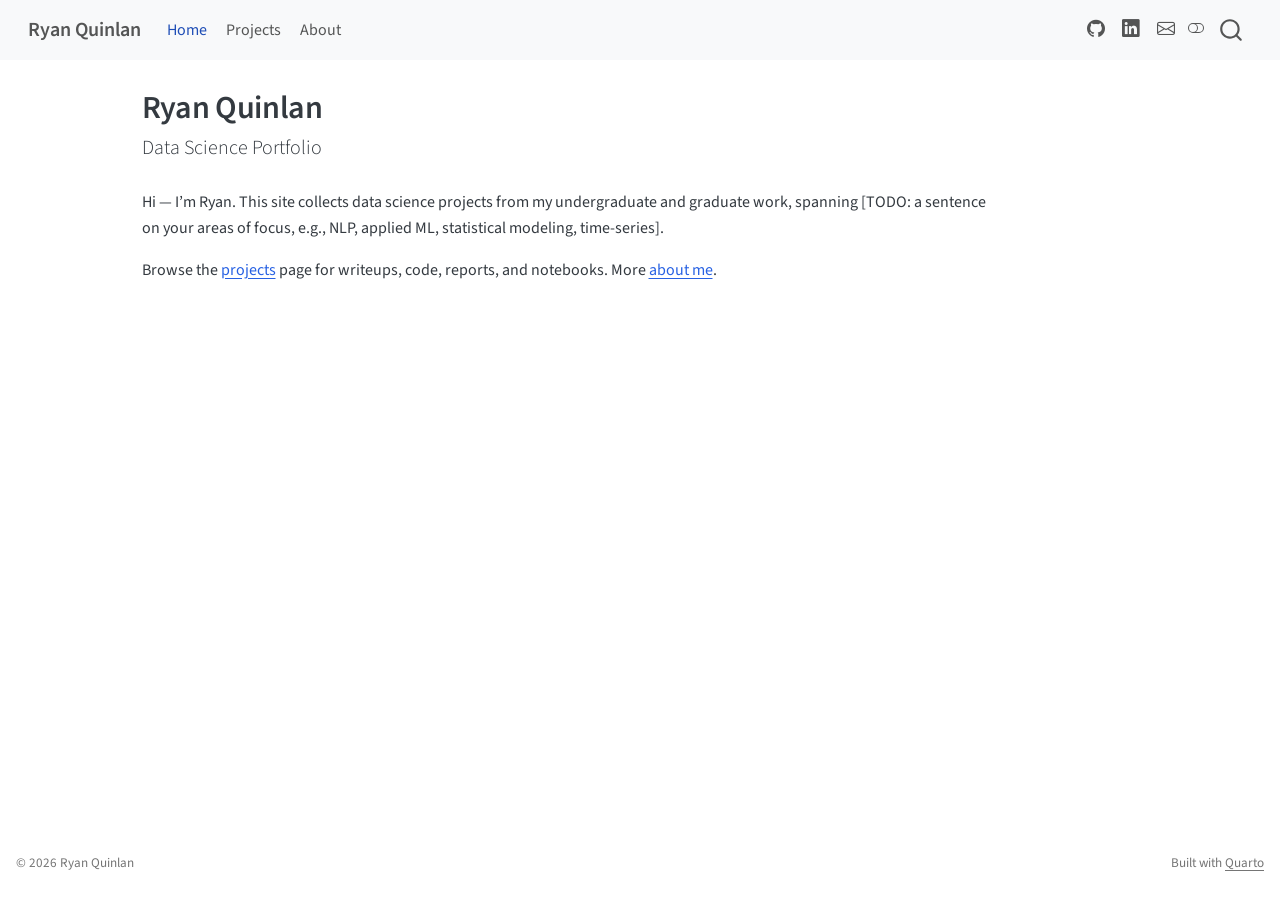
==== commit 2da868ef: "test" ====
--- a/docs/index.html
+++ b/docs/index.html
@@ -325,9 +325,7 @@
 </header>
 
 
-<p>Hi, I’m Ryan! I am a data scientist who specializes in transforming raw data into predictive models and actionable insights. I am pursuing my M.S. in Data Science at Drexel University, having earned my B.S. from the University of Pittsburgh in 2025.</p>
-<p>This site collects data science projects from my undergraduate and graduate work, spanning applied ML, time series forecasting, statistical modeling, recommender systems, analytics dashboards, and data science pipelines.</p>
-<p>Currently, my main focus is designing a custom Spotify recommendation system and analytics dashboard. This project blends advanced algorithms with user-friendly visualizations to explore listening habits and personalized recommendations. My portfolio demonstrates my ability to apply these skills across diverse industries. I have built machine learning models to categorize premium pricing tiers for the Milwaukee Bucks and engineered time series forecasts for real estate markets. I am eager to tackle complex challenges using data-driven solutions.</p>
+<p>Hi — I’m Ryan. This site collects data science projects from my undergraduate and graduate work, spanning [TODO: a sentence on your areas of focus, e.g., NLP, applied ML, statistical modeling, time-series].</p>
 <p>Browse the <a href="./projects/index.html">projects</a> page for writeups, code, reports, and notebooks. More <a href="./about.html">about me</a>.</p>
 
 
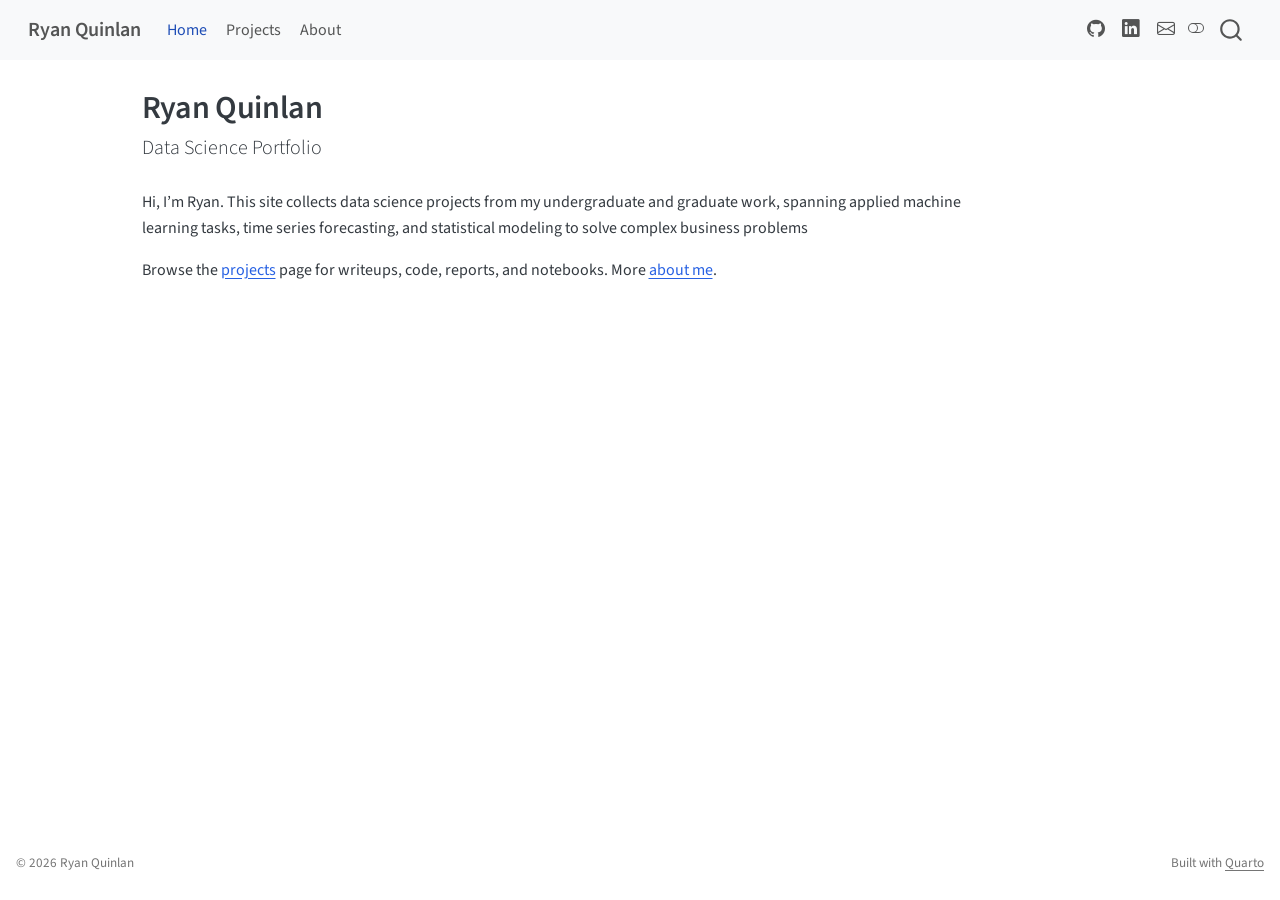
==== commit 72c18b6f: "about me" ====
--- a/docs/index.html
+++ b/docs/index.html
@@ -325,7 +325,7 @@
 </header>
 
 
-<p>Hi — I’m Ryan. This site collects data science projects from my undergraduate and graduate work, spanning [TODO: a sentence on your areas of focus, e.g., NLP, applied ML, statistical modeling, time-series].</p>
+<p>Hi, I’m Ryan. This site collects data science projects from my undergraduate and graduate work, spanning applied machine learning tasks, time series forecasting, and statistical modeling to solve complex business problems</p>
 <p>Browse the <a href="./projects/index.html">projects</a> page for writeups, code, reports, and notebooks. More <a href="./about.html">about me</a>.</p>
 
 
